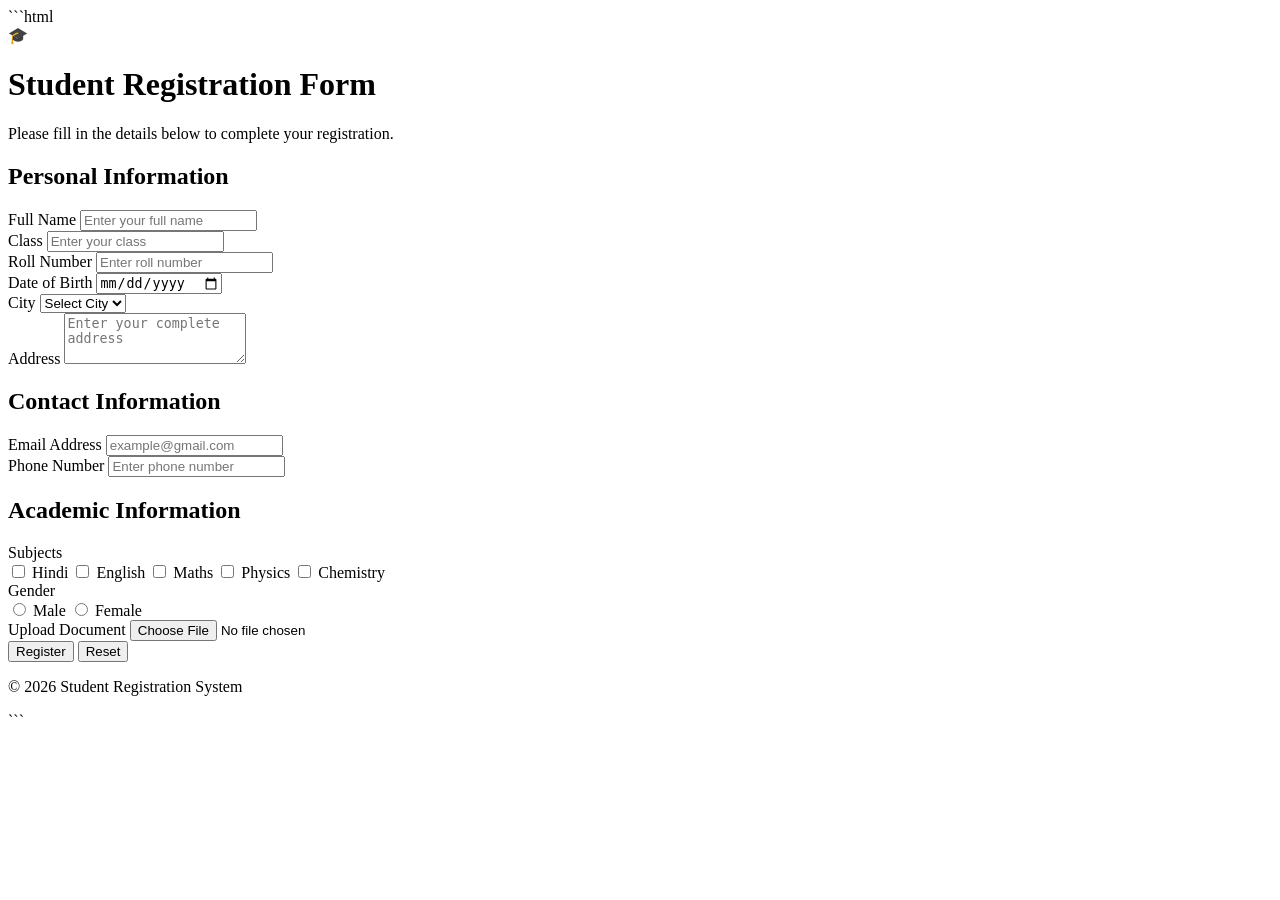
==== index.html @ c702f899 "Rename form.html to index.html and update CSS link" ====
```html
<!DOCTYPE html>
<html lang="en">

<head>
    <meta charset="UTF-8">
    <meta name="viewport" content="width=device-width, initial-scale=1.0">

    <title>Student Registration Form</title>

    <link rel="stylesheet" href="index.CSS">
</head>

<body>

    <div class="container">

        <!-- Header -->
        <div class="form-header">
            <div class="icon">🎓</div>

            <h1>Student Registration Form</h1>

            <p>
                Please fill in the details below to complete your registration.
            </p>
        </div>


        <form>

            <!-- Personal Information -->
            <section>

                <h2>Personal Information</h2>

                <div class="form-group">
                    <label for="name">Full Name</label>

                    <input type="text"
                           id="name"
                           name="name"
                           placeholder="Enter your full name"
                           required>
                </div>


                <div class="row">

                    <div class="form-group">
                        <label for="class">Class</label>

                        <input type="text"
                               id="class"
                               name="class"
                               placeholder="Enter your class"
                               required>
                    </div>


                    <div class="form-group">
                        <label for="roll_no">Roll Number</label>

                        <input type="text"
                               id="roll_no"
                               name="roll_no"
                               placeholder="Enter roll number"
                               required>
                    </div>

                </div>


                <div class="row">

                    <div class="form-group">
                        <label for="dob">Date of Birth</label>

                        <input type="date"
                               id="dob"
                               name="dob"
                               required>
                    </div>


                    <div class="form-group">
                        <label for="city">City</label>

                        <select id="city" name="city" required>

                            <option value="">Select City</option>

                            <option value="Kanpur">Kanpur</option>
                            <option value="Lucknow">Lucknow</option>
                            <option value="Delhi">Delhi</option>
                            <option value="Noida">Noida</option>

                        </select>
                    </div>

                </div>


                <div class="form-group">

                    <label for="address">Address</label>

                    <textarea id="address"
                              name="address"
                              rows="3"
                              placeholder="Enter your complete address"
                              required></textarea>

                </div>

            </section>


            <!-- Contact Information -->
            <section>

                <h2>Contact Information</h2>

                <div class="row">

                    <div class="form-group">

                        <label for="email">Email Address</label>

                        <input type="email"
                               id="email"
                               name="email"
                               placeholder="example@gmail.com"
                               required>

                    </div>


                    <div class="form-group">

                        <label for="phone">Phone Number</label>

                        <input type="tel"
                               id="phone"
                               name="phone"
                               placeholder="Enter phone number"
                               required>

                    </div>

                </div>

            </section>


            <!-- Academic Information -->
            <section>

                <h2>Academic Information</h2>


                <div class="form-group">

                    <label>Subjects</label>

                    <div class="options">

                        <label>
                            <input type="checkbox"
                                   name="subject"
                                   value="Hindi">
                            Hindi
                        </label>


                        <label>
                            <input type="checkbox"
                                   name="subject"
                                   value="English">
                            English
                        </label>


                        <label>
                            <input type="checkbox"
                                   name="subject"
                                   value="Maths">
                            Maths
                        </label>


                        <label>
                            <input type="checkbox"
                                   name="subject"
                                   value="Physics">
                            Physics
                        </label>


                        <label>
                            <input type="checkbox"
                                   name="subject"
                                   value="Chemistry">
                            Chemistry
                        </label>

                    </div>

                </div>


                <div class="form-group">

                    <label>Gender</label>

                    <div class="options">

                        <label>
                            <input type="radio"
                                   name="gender"
                                   value="Male"
                                   required>
                            Male
                        </label>


                        <label>
                            <input type="radio"
                                   name="gender"
                                   value="Female">
                            Female
                        </label>

                    </div>

                </div>


                <div class="form-group">

                    <label for="file">Upload Document</label>

                    <input type="file"
                           id="file"
                           name="file">

                </div>

            </section>


            <!-- Buttons -->
            <div class="buttons">

                <button type="submit" class="register-btn">
                    Register
                </button>

                <button type="reset" class="reset-btn">
                    Reset
                </button>

            </div>

        </form>


        <!-- Footer -->
        <footer>

            <p>
                © 2026 Student Registration System
            </p>

        </footer>

    </div>

</body>
</html>
```
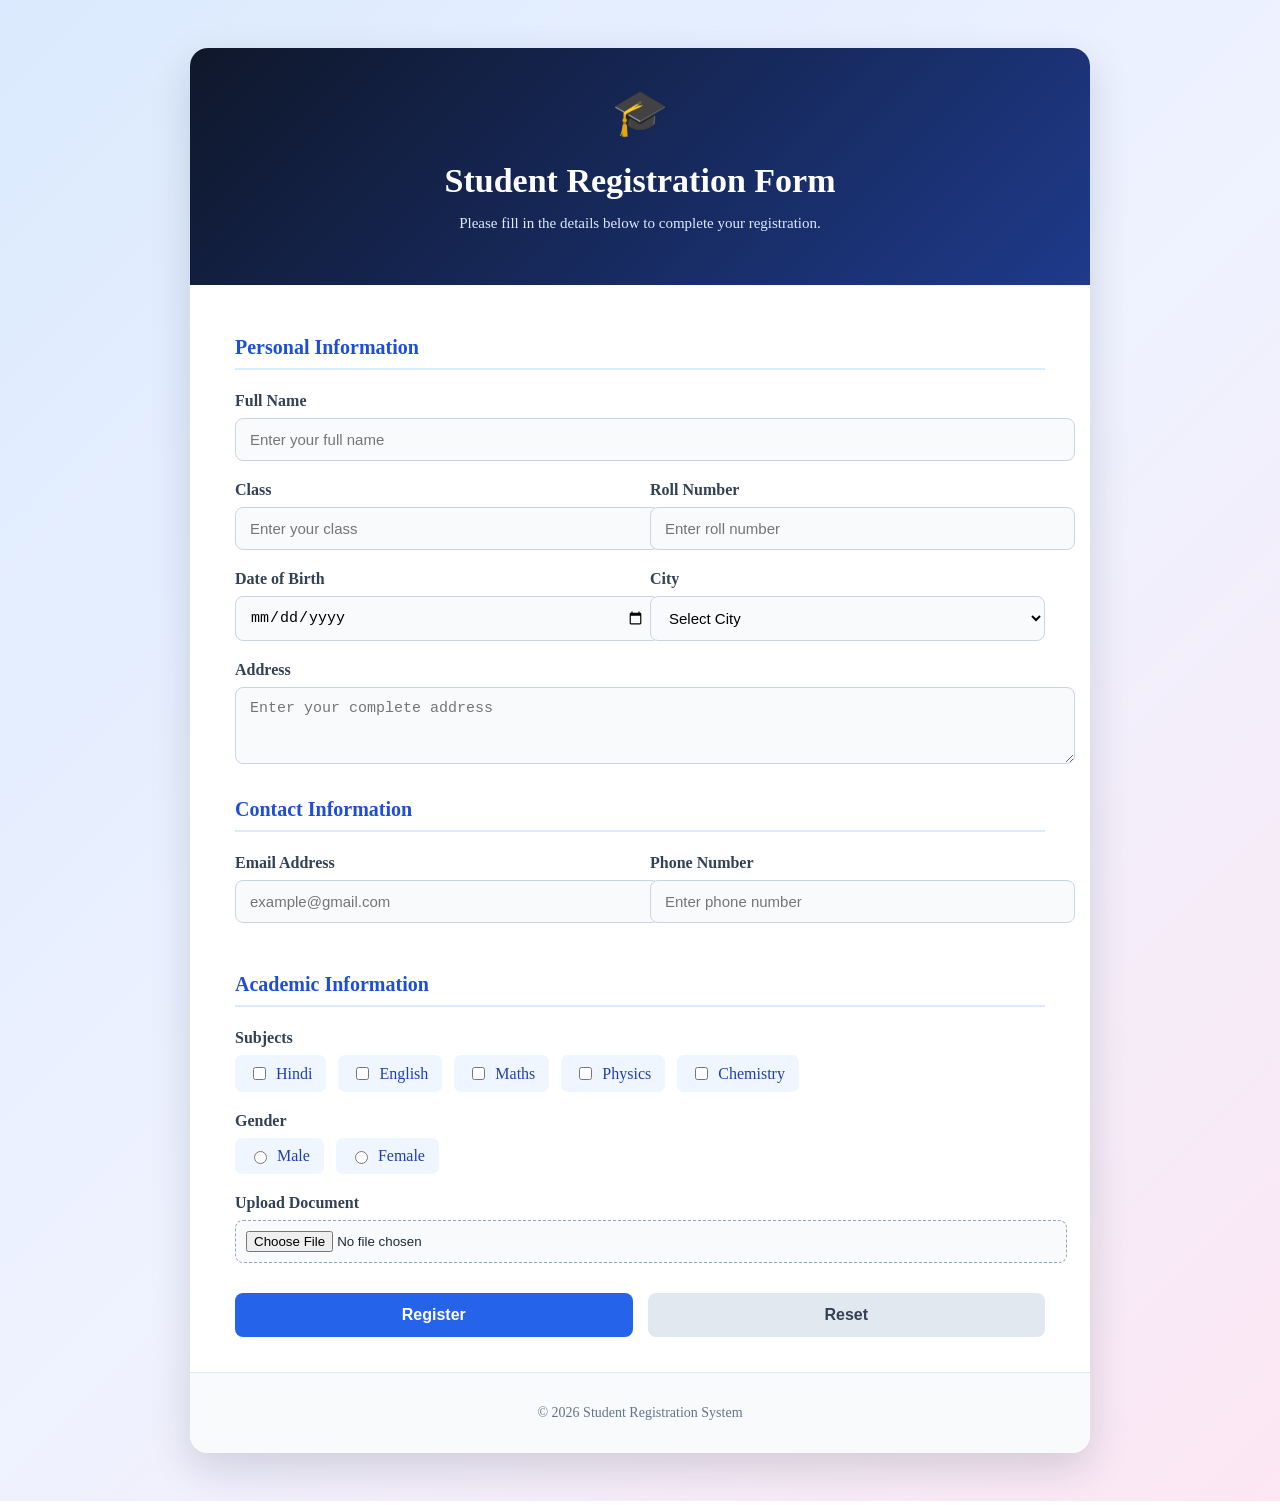
==== commit 68efced0: "Update index.html" ====
--- a/index.html
+++ b/index.html
@@ -1,4 +1,4 @@
-```html
+
 <!DOCTYPE html>
 <html lang="en">
 
@@ -278,4 +278,3 @@
 
 </body>
 </html>
-```
--- a/index.CSS
+++ b/index.CSS
@@ -0,0 +1,431 @@
+```css
+/* ==============================
+   Global Styles
+================================ */
+
+* {
+    margin: 0;
+    padding: 0;
+    box-sizing: border-box;
+    font-family: Arial, sans-serif;
+}
+
+
+body {
+    min-height: 100vh;
+    padding: 40px 20px;
+
+    background: linear-gradient(
+        135deg,
+        #dbeafe,
+        #eef2ff,
+        #fce7f3
+    );
+
+    color: #1e293b;
+}
+
+
+/* ==============================
+   Main Container
+================================ */
+
+.container {
+    max-width: 900px;
+    margin: auto;
+
+    background: #ffffff;
+
+    border-radius: 18px;
+
+    overflow: hidden;
+
+    box-shadow:
+        0 15px 40px rgba(15, 23, 42, 0.15);
+}
+
+
+/* ==============================
+   Header
+================================ */
+
+.form-header {
+    text-align: center;
+
+    padding: 38px 20px;
+
+    color: white;
+
+    background: linear-gradient(
+        135deg,
+        #0f172a,
+        #1e3a8a
+    );
+}
+
+
+.icon {
+    font-size: 45px;
+    margin-bottom: 10px;
+}
+
+
+.form-header h1 {
+    font-size: 34px;
+    margin-bottom: 10px;
+}
+
+
+.form-header p {
+    color: #dbeafe;
+    font-size: 15px;
+}
+
+
+/* ==============================
+   Form
+================================ */
+
+form {
+    padding: 35px 45px;
+}
+
+
+section {
+    margin-bottom: 30px;
+}
+
+
+section h2 {
+    color: #1d4ed8;
+
+    font-size: 20px;
+
+    margin-bottom: 22px;
+
+    padding-bottom: 9px;
+
+    border-bottom: 2px solid #dbeafe;
+}
+
+
+/* ==============================
+   Form Groups
+================================ */
+
+.form-group {
+    margin-bottom: 20px;
+}
+
+
+.form-group > label {
+    display: block;
+
+    margin-bottom: 8px;
+
+    color: #334155;
+
+    font-weight: bold;
+}
+
+
+/* ==============================
+   Input Fields
+================================ */
+
+input[type="text"],
+input[type="email"],
+input[type="tel"],
+input[type="date"],
+select,
+textarea {
+
+    width: 100%;
+
+    padding: 12px 14px;
+
+    border: 1px solid #cbd5e1;
+
+    border-radius: 8px;
+
+    outline: none;
+
+    font-size: 15px;
+
+    background: #f8fafc;
+
+    transition: 0.3s;
+}
+
+
+textarea {
+    resize: vertical;
+}
+
+
+/* Focus Effect */
+
+input[type="text"]:focus,
+input[type="email"]:focus,
+input[type="tel"]:focus,
+input[type="date"]:focus,
+select:focus,
+textarea:focus {
+
+    border-color: #2563eb;
+
+    background: #ffffff;
+
+    box-shadow:
+        0 0 0 3px rgba(37, 99, 235, 0.12);
+}
+
+
+/* ==============================
+   Two Column Layout
+================================ */
+
+.row {
+    display: flex;
+
+    gap: 20px;
+}
+
+
+.row .form-group {
+    flex: 1;
+}
+
+
+/* ==============================
+   Checkbox & Radio
+================================ */
+
+.options {
+    display: flex;
+
+    flex-wrap: wrap;
+
+    gap: 12px;
+}
+
+
+.options label {
+    display: flex;
+
+    align-items: center;
+
+    gap: 7px;
+
+    padding: 9px 14px;
+
+    border-radius: 7px;
+
+    background: #eff6ff;
+
+    color: #1e40af;
+
+    cursor: pointer;
+
+    transition: 0.3s;
+}
+
+
+.options label:hover {
+    background: #dbeafe;
+
+    transform: translateY(-1px);
+}
+
+
+.options input {
+    accent-color: #2563eb;
+}
+
+
+/* ==============================
+   File Upload
+================================ */
+
+input[type="file"] {
+
+    width: 100%;
+
+    padding: 10px;
+
+    border: 1px dashed #94a3b8;
+
+    border-radius: 8px;
+
+    background: #f8fafc;
+
+    cursor: pointer;
+}
+
+
+/* ==============================
+   Buttons
+================================ */
+
+.buttons {
+
+    display: flex;
+
+    gap: 15px;
+
+    margin-top: 10px;
+}
+
+
+button {
+
+    flex: 1;
+
+    border: none;
+
+    padding: 13px;
+
+    border-radius: 8px;
+
+    font-size: 16px;
+
+    font-weight: bold;
+
+    cursor: pointer;
+
+    transition: 0.3s;
+}
+
+
+/* Register Button */
+
+.register-btn {
+
+    background: #2563eb;
+
+    color: white;
+}
+
+
+.register-btn:hover {
+
+    background: #1d4ed8;
+
+    transform: translateY(-2px);
+
+    box-shadow:
+        0 5px 15px rgba(37, 99, 235, 0.25);
+}
+
+
+/* Reset Button */
+
+.reset-btn {
+
+    background: #e2e8f0;
+
+    color: #334155;
+}
+
+
+.reset-btn:hover {
+
+    background: #cbd5e1;
+
+    transform: translateY(-2px);
+}
+
+
+/* ==============================
+   Footer
+================================ */
+
+footer {
+
+    text-align: center;
+
+    padding: 18px;
+
+    background: #f8fafc;
+
+    border-top: 1px solid #e2e8f0;
+}
+
+
+footer p {
+
+    color: #64748b;
+
+    font-size: 14px;
+}
+
+
+/* ==============================
+   Responsive Design
+================================ */
+
+@media (max-width: 700px) {
+
+    body {
+        padding: 20px 10px;
+    }
+
+
+    .form-header h1 {
+        font-size: 27px;
+    }
+
+
+    form {
+        padding: 25px 20px;
+    }
+
+
+    .row {
+        flex-direction: column;
+
+        gap: 0;
+    }
+
+
+    .options {
+        flex-direction: column;
+
+        align-items: stretch;
+    }
+
+
+    .buttons {
+        flex-direction: column;
+    }
+
+}
+
+
+/* ==============================
+   Small Mobile Screens
+================================ */
+
+@media (max-width: 400px) {
+
+    .form-header {
+        padding: 28px 15px;
+    }
+
+
+    .form-header h1 {
+        font-size: 24px;
+    }
+
+
+    form {
+        padding: 20px 15px;
+    }
+
+
+    section h2 {
+        font-size: 18px;
+    }
+
+}
+```
